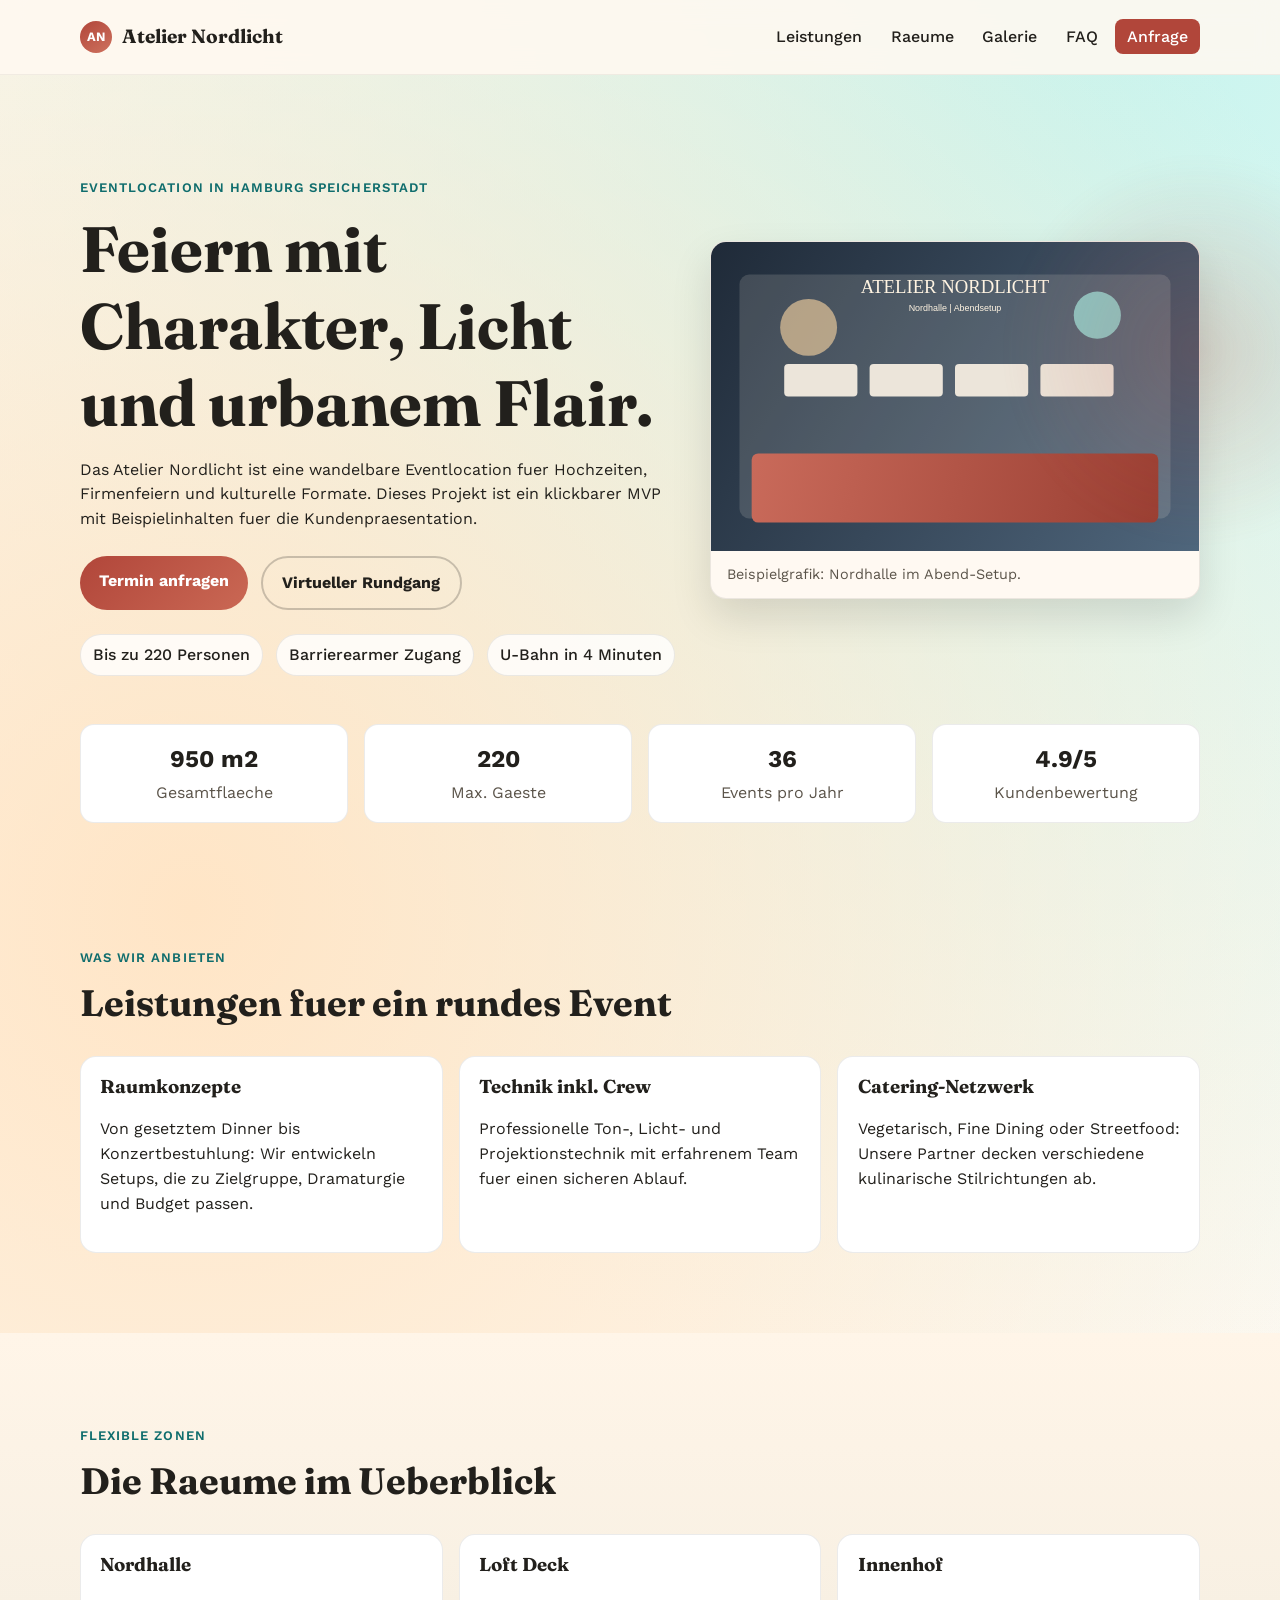
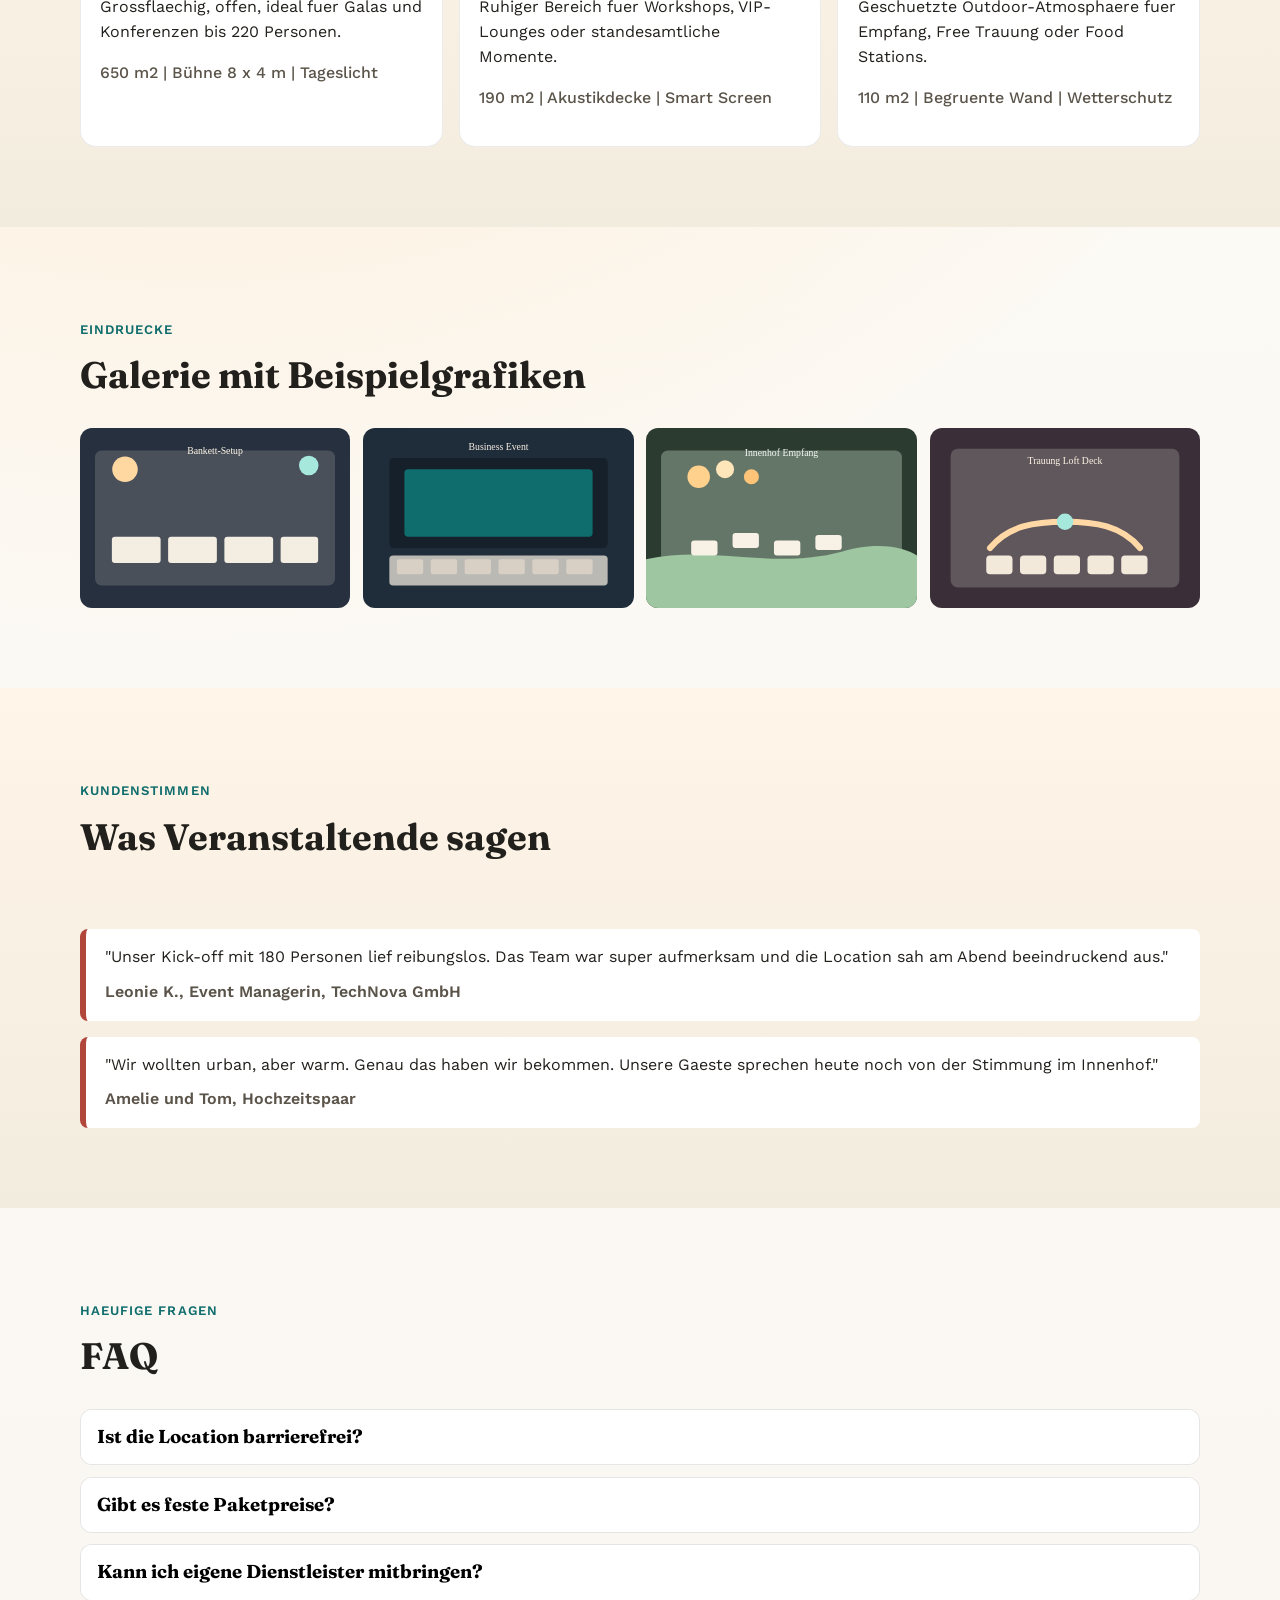
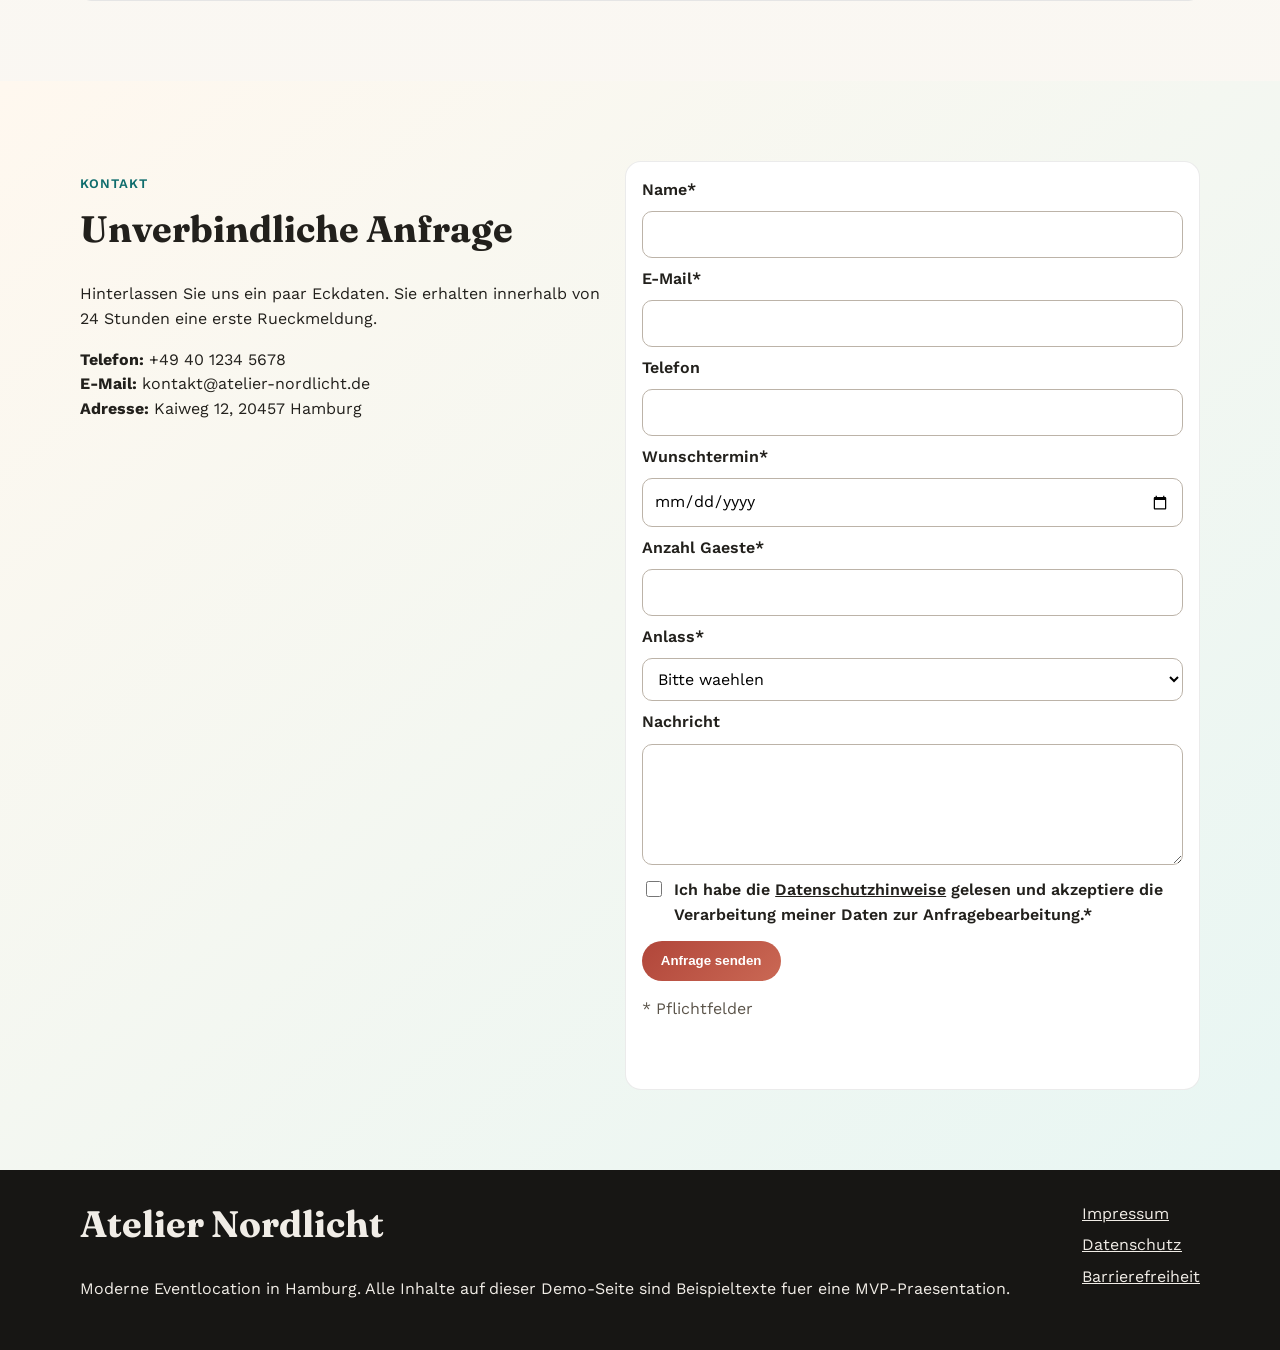
==== index.html @ 55652066 "Initial MVP website" ====
<!DOCTYPE html>
<html lang="de">
  <head>
    <meta charset="UTF-8" />
    <meta name="viewport" content="width=device-width, initial-scale=1.0" />
    <meta
      name="description"
      content="Beispiel-MVP einer modernen Eventlocation-Website mit barrierearmem Design und deutschen Rechtstext-Platzhaltern."
    />
    <title>Atelier Nordlicht | Eventlocation in Hamburg</title>
    <link rel="preconnect" href="https://fonts.googleapis.com" />
    <link rel="preconnect" href="https://fonts.gstatic.com" crossorigin />
    <link
      href="https://fonts.googleapis.com/css2?family=Fraunces:opsz,wght@9..144,600;9..144,700&family=Work+Sans:wght@400;500;600;700&display=swap"
      rel="stylesheet"
    />
    <link rel="stylesheet" href="./styles.css" />
  </head>
  <body>
    <a class="skip-link" href="#inhalt">Zum Inhalt springen</a>

    <header class="site-header" id="top">
      <div class="container header-inner">
        <a href="#top" class="brand" aria-label="Startseite Atelier Nordlicht">
          <span class="brand-mark" aria-hidden="true">AN</span>
          <span class="brand-text">Atelier Nordlicht</span>
        </a>

        <button
          class="menu-toggle"
          type="button"
          aria-expanded="false"
          aria-controls="hauptnavigation"
          aria-label="Navigation einblenden"
        >
          <span></span>
          <span></span>
          <span></span>
        </button>

        <nav id="hauptnavigation" class="main-nav" aria-label="Hauptnavigation">
          <ul>
            <li><a href="#leistungen">Leistungen</a></li>
            <li><a href="#raeume">Raeume</a></li>
            <li><a href="#galerie">Galerie</a></li>
            <li><a href="#faq">FAQ</a></li>
            <li><a href="#anfrage" class="nav-cta">Anfrage</a></li>
          </ul>
        </nav>
      </div>
    </header>

    <main id="inhalt">
      <section class="hero" aria-labelledby="hero-title">
        <div class="hero-backdrop" aria-hidden="true"></div>
        <div class="container hero-grid">
          <div class="hero-copy">
            <p class="eyebrow">Eventlocation in Hamburg Speicherstadt</p>
            <h1 id="hero-title">Feiern mit Charakter, Licht und urbanem Flair.</h1>
            <p>
              Das Atelier Nordlicht ist eine wandelbare Eventlocation fuer Hochzeiten,
              Firmenfeiern und kulturelle Formate. Dieses Projekt ist ein
              klickbarer MVP mit Beispielinhalten fuer die Kundenpraesentation.
            </p>
            <div class="hero-actions">
              <a class="btn btn-primary" href="#anfrage">Termin anfragen</a>
              <a class="btn btn-ghost" href="#virtuell">Virtueller Rundgang</a>
            </div>
            <ul class="highlights" aria-label="Standortvorteile">
              <li>Bis zu 220 Personen</li>
              <li>Barrierearmer Zugang</li>
              <li>U-Bahn in 4 Minuten</li>
            </ul>
          </div>

          <figure class="hero-visual" id="virtuell">
            <img
              src="./assets/images/location-main.svg"
              alt="Illustration der Eventhalle mit Lichtinstallation und gedeckten Tischen"
              loading="lazy"
            />
            <figcaption>Beispielgrafik: Nordhalle im Abend-Setup.</figcaption>
          </figure>
        </div>
      </section>

      <section class="stats" aria-label="Kennzahlen">
        <div class="container stats-grid">
          <article>
            <p class="stat-number">950 m2</p>
            <p class="stat-label">Gesamtflaeche</p>
          </article>
          <article>
            <p class="stat-number">220</p>
            <p class="stat-label">Max. Gaeste</p>
          </article>
          <article>
            <p class="stat-number">36</p>
            <p class="stat-label">Events pro Jahr</p>
          </article>
          <article>
            <p class="stat-number">4.9/5</p>
            <p class="stat-label">Kundenbewertung</p>
          </article>
        </div>
      </section>

      <section id="leistungen" class="section">
        <div class="container">
          <div class="section-head">
            <p class="eyebrow">Was wir anbieten</p>
            <h2>Leistungen fuer ein rundes Event</h2>
          </div>
          <div class="cards-3">
            <article class="feature-card">
              <h3>Raumkonzepte</h3>
              <p>
                Von gesetztem Dinner bis Konzertbestuhlung: Wir entwickeln Setups,
                die zu Zielgruppe, Dramaturgie und Budget passen.
              </p>
            </article>
            <article class="feature-card">
              <h3>Technik inkl. Crew</h3>
              <p>
                Professionelle Ton-, Licht- und Projektionstechnik mit erfahrenem
                Team fuer einen sicheren Ablauf.
              </p>
            </article>
            <article class="feature-card">
              <h3>Catering-Netzwerk</h3>
              <p>
                Vegetarisch, Fine Dining oder Streetfood: Unsere Partner decken
                verschiedene kulinarische Stilrichtungen ab.
              </p>
            </article>
          </div>
        </div>
      </section>

      <section id="raeume" class="section section-contrast">
        <div class="container">
          <div class="section-head">
            <p class="eyebrow">Flexible Zonen</p>
            <h2>Die Raeume im Ueberblick</h2>
          </div>
          <div class="room-grid">
            <article class="room-card">
              <h3>Nordhalle</h3>
              <p>Grossflaechig, offen, ideal fuer Galas und Konferenzen bis 220 Personen.</p>
              <p class="meta">650 m2 | Bühne 8 x 4 m | Tageslicht</p>
            </article>
            <article class="room-card">
              <h3>Loft Deck</h3>
              <p>Ruhiger Bereich fuer Workshops, VIP-Lounges oder standesamtliche Momente.</p>
              <p class="meta">190 m2 | Akustikdecke | Smart Screen</p>
            </article>
            <article class="room-card">
              <h3>Innenhof</h3>
              <p>Geschuetzte Outdoor-Atmosphaere fuer Empfang, Free Trauung oder Food Stations.</p>
              <p class="meta">110 m2 | Begruente Wand | Wetterschutz</p>
            </article>
          </div>
        </div>
      </section>

      <section id="galerie" class="section">
        <div class="container">
          <div class="section-head">
            <p class="eyebrow">Eindruecke</p>
            <h2>Galerie mit Beispielgrafiken</h2>
          </div>

          <div class="gallery-grid" role="list" aria-label="Bildergalerie">
            <button class="gallery-item" type="button" data-image="./assets/images/gallery-1.svg" data-caption="Bankett-Setup mit warmem Licht" role="listitem">
              <img src="./assets/images/gallery-1.svg" alt="Bankett-Setup mit gedeckten Tischen" loading="lazy" />
            </button>
            <button class="gallery-item" type="button" data-image="./assets/images/gallery-2.svg" data-caption="Buehnenbild fuer Business-Event" role="listitem">
              <img src="./assets/images/gallery-2.svg" alt="Buehnenbild mit LED-Wand und Sitzreihen" loading="lazy" />
            </button>
            <button class="gallery-item" type="button" data-image="./assets/images/gallery-3.svg" data-caption="Innenhof fuer sommerlichen Empfang" role="listitem">
              <img src="./assets/images/gallery-3.svg" alt="Innenhof mit Lichterketten und Stehtischen" loading="lazy" />
            </button>
            <button class="gallery-item" type="button" data-image="./assets/images/gallery-4.svg" data-caption="Trauung im Loft Deck" role="listitem">
              <img src="./assets/images/gallery-4.svg" alt="Trauungssetup mit Blumenbogen und Stuhlreihen" loading="lazy" />
            </button>
          </div>
        </div>
      </section>

      <section class="section section-contrast">
        <div class="container testimonials">
          <div class="section-head">
            <p class="eyebrow">Kundenstimmen</p>
            <h2>Was Veranstaltende sagen</h2>
          </div>
          <blockquote>
            "Unser Kick-off mit 180 Personen lief reibungslos. Das Team war super
            aufmerksam und die Location sah am Abend beeindruckend aus."
            <cite>Leonie K., Event Managerin, TechNova GmbH</cite>
          </blockquote>
          <blockquote>
            "Wir wollten urban, aber warm. Genau das haben wir bekommen. Unsere
            Gaeste sprechen heute noch von der Stimmung im Innenhof."
            <cite>Amelie und Tom, Hochzeitspaar</cite>
          </blockquote>
        </div>
      </section>

      <section id="faq" class="section">
        <div class="container">
          <div class="section-head">
            <p class="eyebrow">Haeufige Fragen</p>
            <h2>FAQ</h2>
          </div>
          <div class="faq-list" role="list">
            <article class="faq-item" role="listitem">
              <h3>
                <button type="button" aria-expanded="false">Ist die Location barrierefrei?</button>
              </h3>
              <div class="faq-content">
                <p>
                  Die wichtigsten Bereiche sind stufenlos erreichbar. Ein barrierearmes WC,
                  taktile Leitmarkierungen und reservierbare Stellflaechen sind vorhanden.
                </p>
              </div>
            </article>
            <article class="faq-item" role="listitem">
              <h3>
                <button type="button" aria-expanded="false">Gibt es feste Paketpreise?</button>
              </h3>
              <div class="faq-content">
                <p>
                  Wir kalkulieren modular, damit Leistungen fair und transparent bleiben.
                  Auf Wunsch erhalten Sie drei vergleichbare Angebotsstufen.
                </p>
              </div>
            </article>
            <article class="faq-item" role="listitem">
              <h3>
                <button type="button" aria-expanded="false">Kann ich eigene Dienstleister mitbringen?</button>
              </h3>
              <div class="faq-content">
                <p>
                  Ja. Wir stimmen Fremddienstleister fruehzeitig mit unserem Ablauf- und
                  Sicherheitskonzept ab.
                </p>
              </div>
            </article>
          </div>
        </div>
      </section>

      <section id="anfrage" class="section section-form">
        <div class="container form-layout">
          <div>
            <div class="section-head">
              <p class="eyebrow">Kontakt</p>
              <h2>Unverbindliche Anfrage</h2>
            </div>
            <p>
              Hinterlassen Sie uns ein paar Eckdaten. Sie erhalten innerhalb von
              24 Stunden eine erste Rueckmeldung.
            </p>
            <ul class="contact-list">
              <li><strong>Telefon:</strong> +49 40 1234 5678</li>
              <li><strong>E-Mail:</strong> kontakt@atelier-nordlicht.de</li>
              <li><strong>Adresse:</strong> Kaiweg 12, 20457 Hamburg</li>
            </ul>
          </div>

          <form id="anfrage-form" novalidate>
            <div class="form-grid">
              <label for="name">Name*</label>
              <input id="name" name="name" type="text" required autocomplete="name" />

              <label for="email">E-Mail*</label>
              <input id="email" name="email" type="email" required autocomplete="email" />

              <label for="telefon">Telefon</label>
              <input id="telefon" name="telefon" type="tel" autocomplete="tel" />

              <label for="datum">Wunschtermin*</label>
              <input id="datum" name="datum" type="date" required />

              <label for="gaeste">Anzahl Gaeste*</label>
              <input id="gaeste" name="gaeste" type="number" min="10" max="250" required />

              <label for="anlass">Anlass*</label>
              <select id="anlass" name="anlass" required>
                <option value="">Bitte waehlen</option>
                <option>Hochzeit</option>
                <option>Firmenveranstaltung</option>
                <option>Geburtstag</option>
                <option>Kulturformat</option>
              </select>

              <label for="nachricht">Nachricht</label>
              <textarea id="nachricht" name="nachricht" rows="4"></textarea>

              <label class="checkline" for="consent">
                <input id="consent" name="consent" type="checkbox" required />
                <span>
                  Ich habe die <a href="./datenschutz.html">Datenschutzhinweise</a>
                  gelesen und akzeptiere die Verarbeitung meiner Daten zur Anfragebearbeitung.*
                </span>
              </label>
            </div>

            <button class="btn btn-primary" type="submit">Anfrage senden</button>
            <p class="form-note">* Pflichtfelder</p>
            <p id="form-status" class="form-status" aria-live="polite"></p>
          </form>
        </div>
      </section>
    </main>

    <footer class="site-footer">
      <div class="container footer-grid">
        <div>
          <h2>Atelier Nordlicht</h2>
          <p>
            Moderne Eventlocation in Hamburg. Alle Inhalte auf dieser Demo-Seite
            sind Beispieltexte fuer eine MVP-Praesentation.
          </p>
        </div>

        <nav aria-label="Rechtliche Links">
          <ul>
            <li><a href="./impressum.html">Impressum</a></li>
            <li><a href="./datenschutz.html">Datenschutz</a></li>
            <li><a href="./barrierefreiheit.html">Barrierefreiheit</a></li>
          </ul>
        </nav>
      </div>
    </footer>

    <dialog id="lightbox" aria-label="Galerieansicht">
      <form method="dialog" class="lightbox-close-wrap">
        <button class="lightbox-close" type="submit" aria-label="Ansicht schliessen">Schliessen</button>
      </form>
      <img id="lightbox-image" src="" alt="" />
      <p id="lightbox-caption"></p>
    </dialog>

    <script src="./script.js"></script>
  </body>
</html>
---- styles.css ----
:root {
  --bg: #f8f5f0;
  --surface: #fff9f2;
  --surface-strong: #f2e9dc;
  --text: #22201c;
  --muted: #5b544a;
  --brand: #b1463a;
  --brand-dark: #8e3329;
  --accent: #0f6d6d;
  --focus: #0d8b66;
  --shadow: 0 18px 40px rgb(0 0 0 / 0.12);
  --radius: 16px;
}

* {
  box-sizing: border-box;
}

html,
body {
  margin: 0;
  padding: 0;
}

body {
  font-family: "Work Sans", "Segoe UI", sans-serif;
  color: var(--text);
  line-height: 1.55;
  background:
    radial-gradient(circle at 15% 20%, #ffe5c6 0%, transparent 35%),
    radial-gradient(circle at 85% 0%, #c6f4ee 0%, transparent 30%),
    linear-gradient(180deg, #fffdf8 0%, #f8f5f0 100%);
}

a {
  color: inherit;
}

img {
  max-width: 100%;
  display: block;
}

.container {
  width: min(1120px, 92vw);
  margin: 0 auto;
}

.skip-link {
  position: absolute;
  left: -999px;
  top: 0;
  background: var(--text);
  color: #fff;
  padding: 0.65rem 1rem;
  z-index: 2000;
}

.skip-link:focus {
  left: 1rem;
  top: 1rem;
}

:focus-visible {
  outline: 3px solid var(--focus);
  outline-offset: 3px;
}

.site-header {
  position: sticky;
  top: 0;
  z-index: 1000;
  backdrop-filter: blur(12px);
  background: rgb(255 249 241 / 0.88);
  border-bottom: 1px solid rgb(0 0 0 / 0.05);
}

.header-inner {
  display: flex;
  align-items: center;
  justify-content: space-between;
  min-height: 74px;
}

.brand {
  display: inline-flex;
  align-items: center;
  gap: 0.6rem;
  text-decoration: none;
}

.brand-mark {
  width: 2rem;
  height: 2rem;
  border-radius: 999px;
  display: grid;
  place-items: center;
  color: #fff;
  background: linear-gradient(145deg, var(--brand), #ce725e);
  font-weight: 700;
  font-size: 0.8rem;
}

.brand-text {
  font-family: "Fraunces", "Georgia", serif;
  font-size: 1.2rem;
  font-weight: 700;
}

.main-nav ul {
  list-style: none;
  display: flex;
  gap: 0.3rem;
  margin: 0;
  padding: 0;
  align-items: center;
}

.main-nav a {
  text-decoration: none;
  font-weight: 500;
  color: var(--text);
  padding: 0.5rem 0.75rem;
  border-radius: 8px;
}

.main-nav a:hover {
  background: rgb(0 0 0 / 0.05);
}

.nav-cta {
  background: var(--brand);
  color: #fff !important;
}

.nav-cta:hover {
  background: var(--brand-dark) !important;
}

.menu-toggle {
  display: none;
  border: 0;
  background: none;
  width: 2.6rem;
  height: 2.6rem;
  padding: 0.4rem;
  cursor: pointer;
}

.menu-toggle span {
  display: block;
  height: 2px;
  margin: 5px 0;
  background: var(--text);
}

.hero {
  position: relative;
  padding: clamp(2.5rem, 7vw, 6rem) 0 3rem;
  overflow: hidden;
}

.hero-backdrop {
  position: absolute;
  inset: 10% -10% auto auto;
  width: 420px;
  height: 420px;
  border-radius: 50%;
  background: radial-gradient(circle, rgb(177 70 58 / 0.2) 0%, rgb(177 70 58 / 0) 66%);
  filter: blur(4px);
  animation: drift 9s ease-in-out infinite;
}

@keyframes drift {
  0%,
  100% {
    transform: translateY(0);
  }

  50% {
    transform: translateY(15px);
  }
}

.hero-grid {
  display: grid;
  gap: 2rem;
  align-items: center;
  grid-template-columns: 1.1fr 0.9fr;
}

.eyebrow {
  text-transform: uppercase;
  letter-spacing: 0.08em;
  color: var(--accent);
  font-weight: 600;
  font-size: 0.82rem;
}

h1,
h2,
h3 {
  font-family: "Fraunces", "Georgia", serif;
  line-height: 1.2;
  margin-top: 0;
}

h1 {
  font-size: clamp(2rem, 6vw, 4rem);
  margin-bottom: 1rem;
}

h2 {
  font-size: clamp(1.5rem, 3vw, 2.3rem);
}

.hero-actions {
  margin: 1.5rem 0;
  display: flex;
  flex-wrap: wrap;
  gap: 0.8rem;
}

.btn {
  display: inline-block;
  border: 0;
  text-decoration: none;
  border-radius: 999px;
  padding: 0.8rem 1.2rem;
  font-weight: 700;
  cursor: pointer;
}

.btn-primary {
  background: linear-gradient(135deg, var(--brand), #ca6854);
  color: #fff;
}

.btn-primary:hover {
  background: linear-gradient(135deg, var(--brand-dark), #b84e40);
}

.btn-ghost {
  border: 2px solid rgb(0 0 0 / 0.2);
  color: var(--text);
}

.highlights {
  list-style: none;
  display: flex;
  flex-wrap: wrap;
  gap: 0.8rem;
  padding: 0;
  margin: 1rem 0 0;
}

.highlights li {
  background: rgb(255 255 255 / 0.8);
  border: 1px solid rgb(0 0 0 / 0.08);
  padding: 0.45rem 0.75rem;
  border-radius: 999px;
  font-weight: 500;
}

.hero-visual {
  margin: 0;
  background: var(--surface);
  border: 1px solid rgb(0 0 0 / 0.08);
  border-radius: var(--radius);
  box-shadow: var(--shadow);
  overflow: hidden;
}

.hero-visual figcaption {
  padding: 0.75rem 1rem;
  color: var(--muted);
  font-size: 0.9rem;
}

.stats {
  padding-bottom: 2rem;
}

.stats-grid {
  display: grid;
  grid-template-columns: repeat(4, minmax(0, 1fr));
  gap: 1rem;
}

.stats-grid article {
  background: #fff;
  border: 1px solid rgb(0 0 0 / 0.08);
  border-radius: 14px;
  padding: 1rem;
  text-align: center;
}

.stat-number {
  font-weight: 700;
  font-size: 1.5rem;
  margin: 0;
}

.stat-label {
  margin: 0.2rem 0 0;
  color: var(--muted);
}

.section {
  padding: clamp(2.5rem, 7vw, 5rem) 0;
}

.section-contrast {
  background: linear-gradient(180deg, #fff5e8, #f2ecdf);
}

.section-head {
  margin-bottom: 1.5rem;
}

.cards-3,
.room-grid {
  display: grid;
  grid-template-columns: repeat(3, minmax(0, 1fr));
  gap: 1rem;
}

.feature-card,
.room-card {
  background: #fff;
  border: 1px solid rgb(0 0 0 / 0.08);
  border-radius: var(--radius);
  padding: 1.2rem;
}

.room-card .meta {
  color: var(--muted);
  font-weight: 500;
}

.gallery-grid {
  display: grid;
  grid-template-columns: repeat(4, minmax(0, 1fr));
  gap: 0.8rem;
}

.gallery-item {
  border: 0;
  padding: 0;
  background: none;
  border-radius: 12px;
  overflow: hidden;
  cursor: pointer;
  min-height: 120px;
}

.gallery-item img {
  width: 100%;
  height: 100%;
  object-fit: cover;
  transition: transform 0.3s ease;
}

.gallery-item:hover img {
  transform: scale(1.04);
}

.testimonials {
  display: grid;
  gap: 1rem;
}

.testimonials blockquote {
  margin: 0;
  background: #fff;
  border-left: 6px solid var(--brand);
  border-radius: 8px;
  padding: 1rem 1rem 1rem 1.2rem;
}

.testimonials cite {
  display: block;
  margin-top: 0.6rem;
  color: var(--muted);
  font-style: normal;
  font-weight: 600;
}

.faq-list {
  display: grid;
  gap: 0.7rem;
}

.faq-item {
  background: #fff;
  border-radius: 12px;
  border: 1px solid rgb(0 0 0 / 0.1);
  overflow: hidden;
}

.faq-item h3 {
  margin: 0;
}

.faq-item button {
  width: 100%;
  text-align: left;
  border: 0;
  background: #fff;
  padding: 1rem;
  font: inherit;
  font-weight: 700;
  cursor: pointer;
}

.faq-content {
  padding: 0 1rem;
  max-height: 0;
  overflow: hidden;
  transition: max-height 0.3s ease, padding 0.3s ease;
}

.faq-item.open .faq-content {
  max-height: 180px;
  padding: 0 1rem 1rem;
}

.section-form {
  background: linear-gradient(140deg, #fff8ef 0%, #e8f6f3 100%);
}

.form-layout {
  display: grid;
  grid-template-columns: 0.95fr 1.05fr;
  gap: 1.5rem;
}

#anfrage-form {
  background: #fff;
  border: 1px solid rgb(0 0 0 / 0.08);
  border-radius: 16px;
  padding: 1rem;
}

.form-grid {
  display: grid;
  gap: 0.55rem;
}

label {
  font-weight: 600;
}

input,
select,
textarea {
  width: 100%;
  font: inherit;
  border: 1px solid #bcb3a8;
  border-radius: 10px;
  padding: 0.62rem 0.72rem;
  background: #fff;
}

.checkline {
  display: grid;
  grid-template-columns: auto 1fr;
  gap: 0.6rem;
  align-items: start;
  margin: 0.3rem 0 0.8rem;
}

.checkline input {
  width: 1rem;
  height: 1rem;
  margin-top: 0.2rem;
}

.form-note {
  color: var(--muted);
  margin-bottom: 0;
}

.form-status {
  font-weight: 600;
  min-height: 1.2rem;
}

.form-status.error {
  color: #8f1f1f;
}

.form-status.success {
  color: #165a43;
}

.contact-list {
  list-style: none;
  padding: 0;
}

.site-footer {
  background: #171614;
  color: #f1ede7;
  padding: 2rem 0;
}

.footer-grid {
  display: grid;
  grid-template-columns: 1fr auto;
  gap: 2rem;
}

.site-footer ul {
  list-style: none;
  padding: 0;
  margin: 0;
  display: grid;
  gap: 0.4rem;
}

.site-footer a {
  color: #f1ede7;
}

dialog {
  border: 0;
  border-radius: 16px;
  width: min(95vw, 900px);
  padding: 0;
}

dialog::backdrop {
  background: rgb(0 0 0 / 0.72);
}

#lightbox-image {
  width: 100%;
  max-height: 75vh;
  object-fit: contain;
  background: #111;
}

#lightbox-caption {
  margin: 0;
  padding: 0.8rem 1rem 1rem;
}

.lightbox-close-wrap {
  text-align: right;
  padding: 0.6rem;
}

.lightbox-close {
  border: 0;
  background: var(--text);
  color: #fff;
  border-radius: 999px;
  padding: 0.45rem 0.8rem;
  cursor: pointer;
}

@media (max-width: 980px) {
  .hero-grid,
  .form-layout,
  .cards-3,
  .room-grid {
    grid-template-columns: 1fr;
  }

  .gallery-grid {
    grid-template-columns: repeat(2, minmax(0, 1fr));
  }

  .stats-grid {
    grid-template-columns: repeat(2, minmax(0, 1fr));
  }
}

@media (max-width: 760px) {
  .menu-toggle {
    display: block;
  }

  .main-nav {
    position: absolute;
    top: 74px;
    left: 0;
    right: 0;
    background: #fff7ee;
    border-bottom: 1px solid rgb(0 0 0 / 0.1);
    transform: translateY(-120%);
    transition: transform 0.25s ease;
  }

  .main-nav ul {
    flex-direction: column;
    align-items: stretch;
    padding: 0.7rem;
  }

  .main-nav.open {
    transform: translateY(0);
  }

  .footer-grid {
    grid-template-columns: 1fr;
  }
}

@media (prefers-reduced-motion: reduce) {
  *,
  *::before,
  *::after {
    animation: none !important;
    transition: none !important;
    scroll-behavior: auto !important;
  }
}
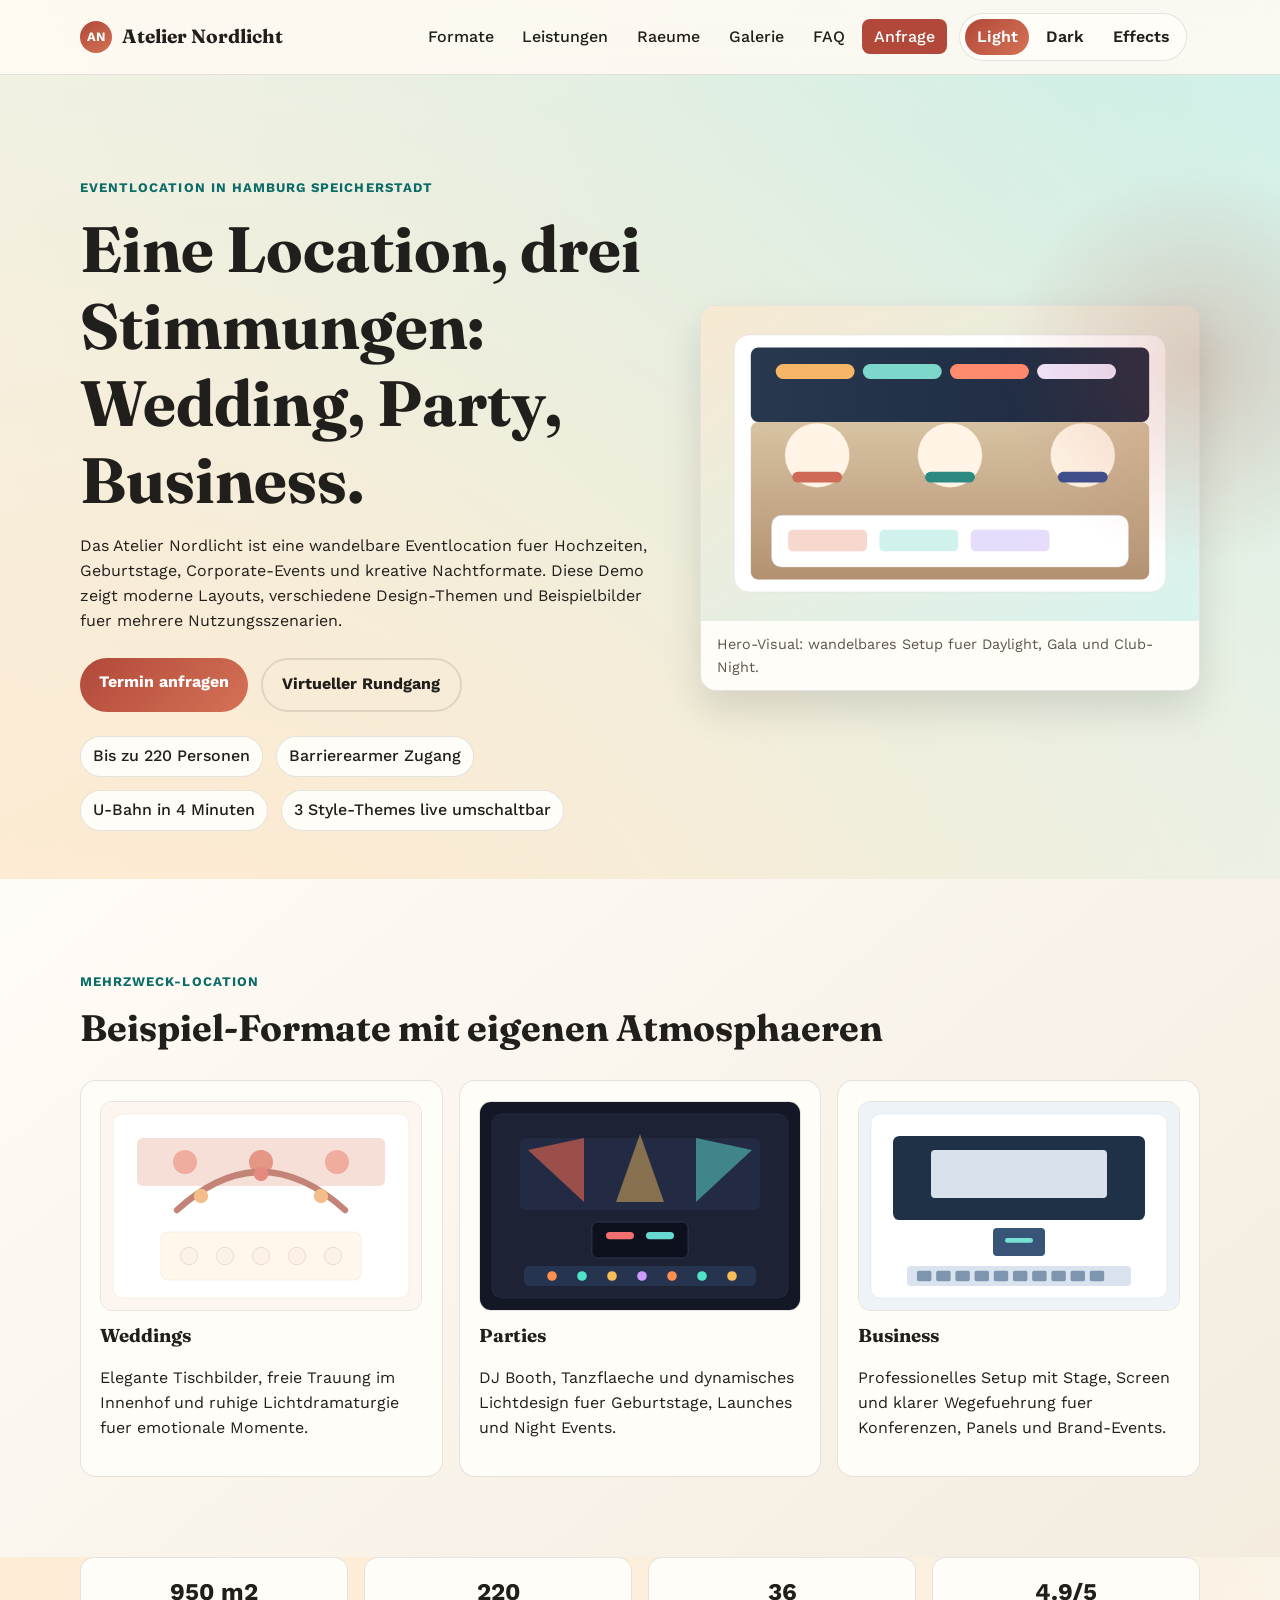
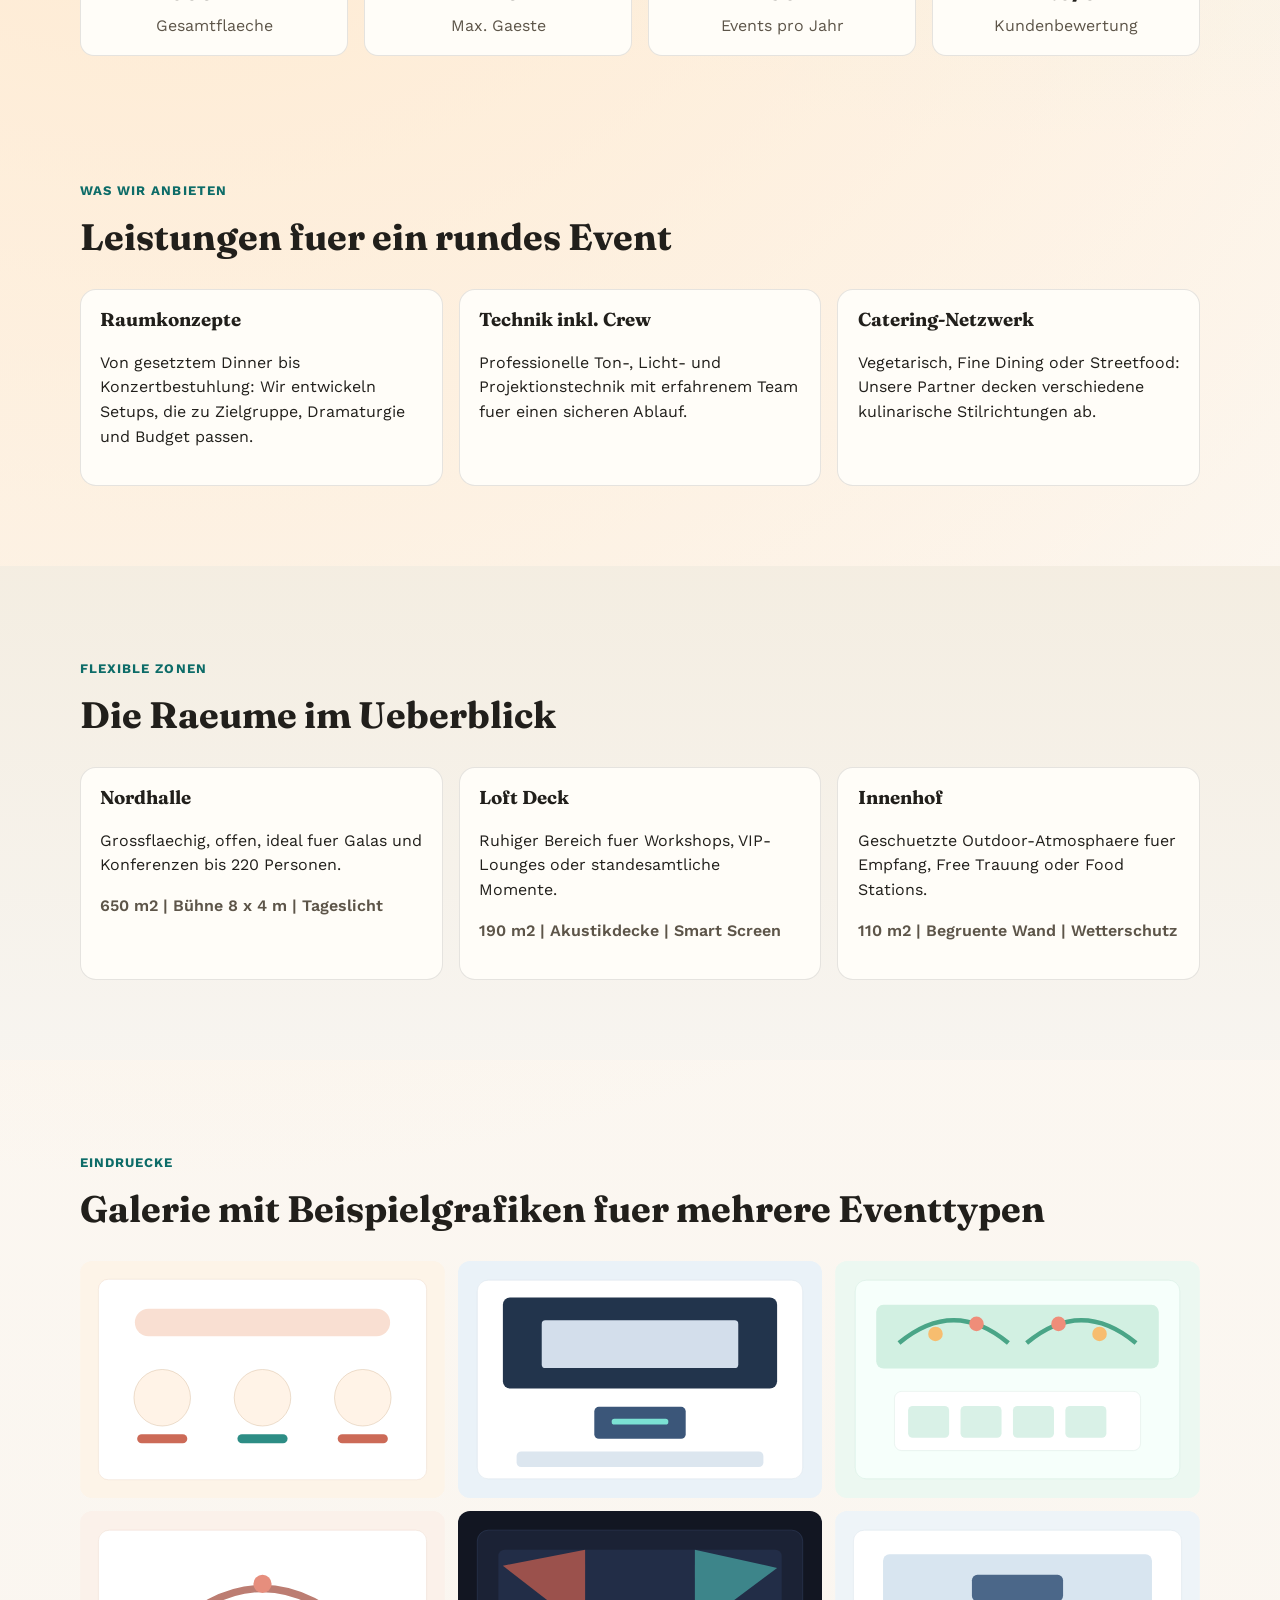
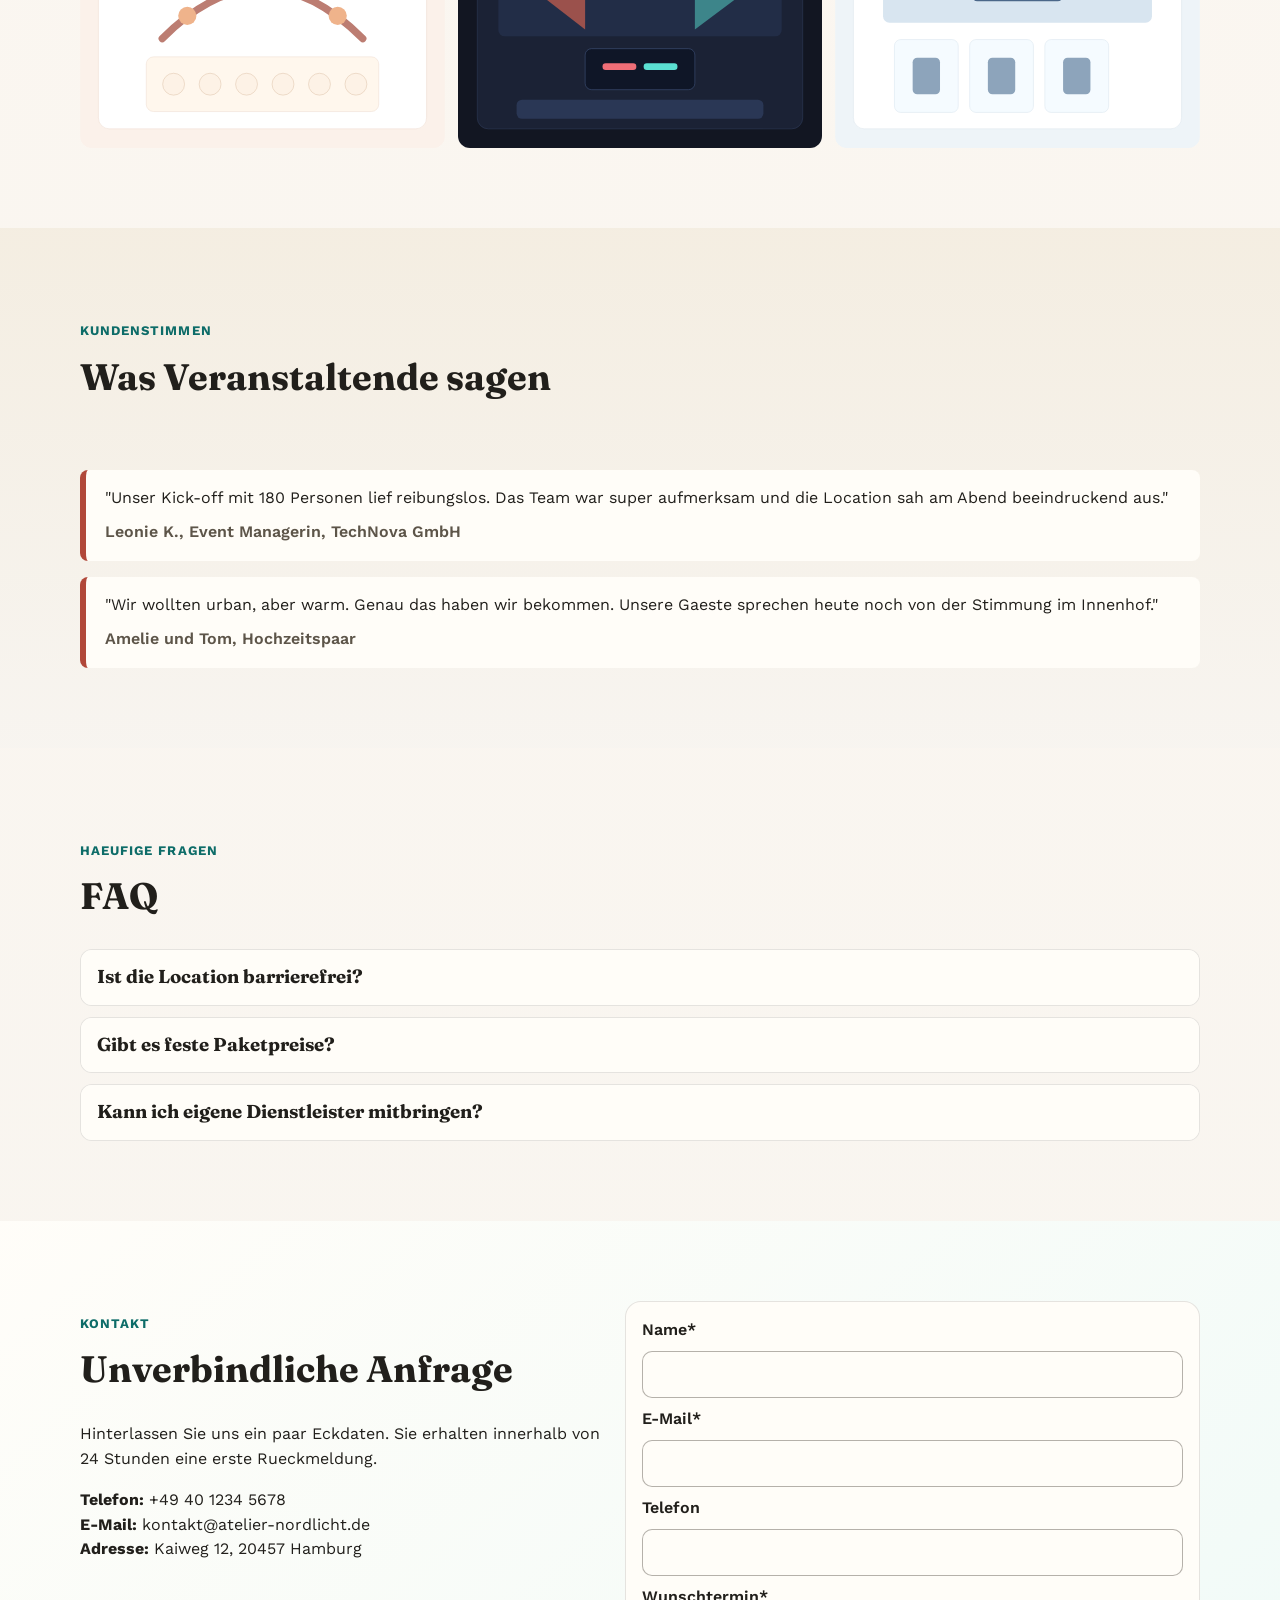
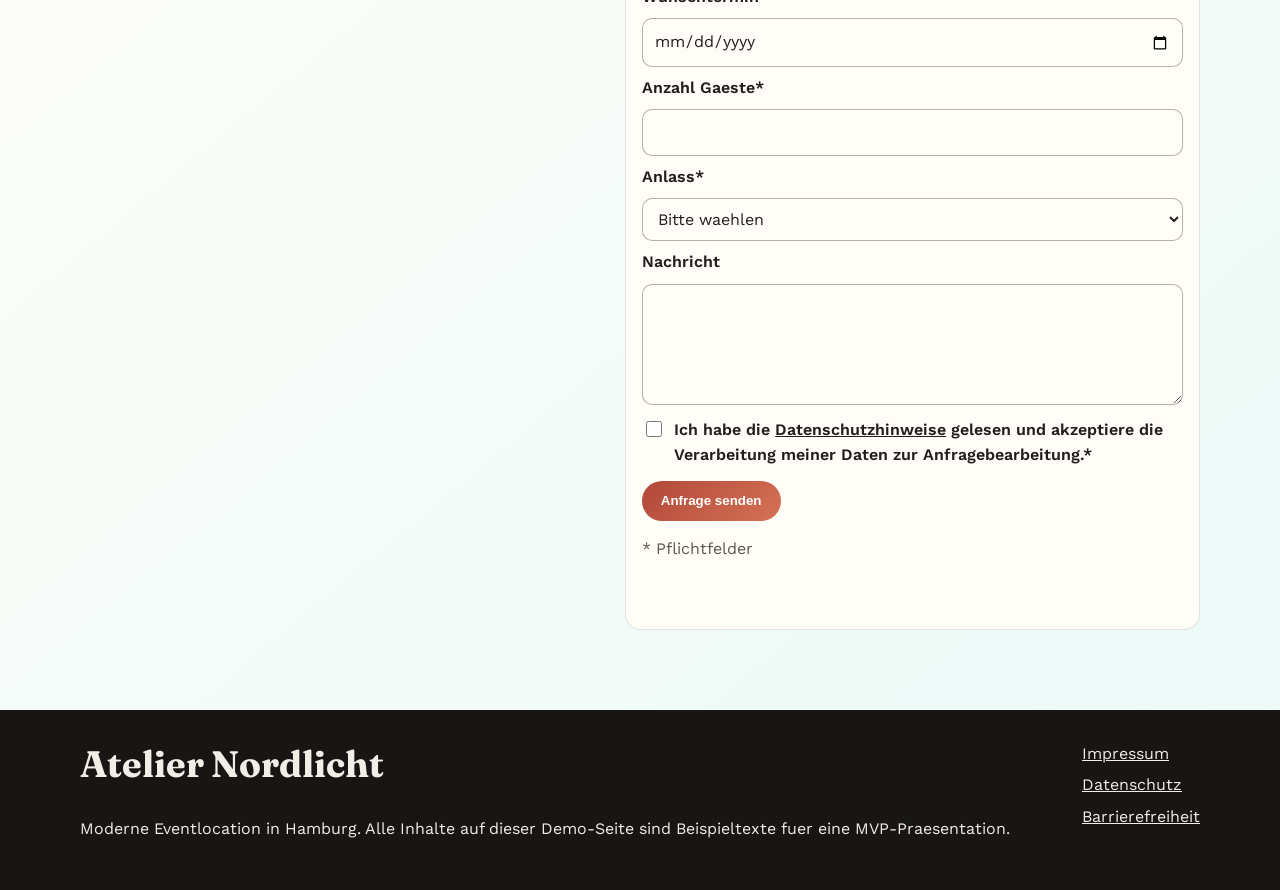
==== commit c6bf50ae: "Add modern multi-theme event location redesign" ====
--- a/index.html
+++ b/index.html
@@ -7,7 +7,7 @@
       name="description"
       content="Beispiel-MVP einer modernen Eventlocation-Website mit barrierearmem Design und deutschen Rechtstext-Platzhaltern."
     />
-    <title>Atelier Nordlicht | Eventlocation in Hamburg</title>
+    <title>Atelier Nordlicht | Weddings, Parties und Business Events</title>
     <link rel="preconnect" href="https://fonts.googleapis.com" />
     <link rel="preconnect" href="https://fonts.gstatic.com" crossorigin />
     <link
@@ -40,6 +40,7 @@
 
         <nav id="hauptnavigation" class="main-nav" aria-label="Hauptnavigation">
           <ul>
+            <li><a href="#formate">Formate</a></li>
             <li><a href="#leistungen">Leistungen</a></li>
             <li><a href="#raeume">Raeume</a></li>
             <li><a href="#galerie">Galerie</a></li>
@@ -47,6 +48,18 @@
             <li><a href="#anfrage" class="nav-cta">Anfrage</a></li>
           </ul>
         </nav>
+
+        <div class="theme-switcher" role="group" aria-label="Design-Thema">
+          <button class="theme-btn is-active" type="button" data-theme-value="light" aria-pressed="true">
+            Light
+          </button>
+          <button class="theme-btn" type="button" data-theme-value="dark" aria-pressed="false">
+            Dark
+          </button>
+          <button class="theme-btn" type="button" data-theme-value="effects" aria-pressed="false">
+            Effects
+          </button>
+        </div>
       </div>
     </header>
 
@@ -56,11 +69,12 @@
         <div class="container hero-grid">
           <div class="hero-copy">
             <p class="eyebrow">Eventlocation in Hamburg Speicherstadt</p>
-            <h1 id="hero-title">Feiern mit Charakter, Licht und urbanem Flair.</h1>
+            <h1 id="hero-title">Eine Location, drei Stimmungen: Wedding, Party, Business.</h1>
             <p>
               Das Atelier Nordlicht ist eine wandelbare Eventlocation fuer Hochzeiten,
-              Firmenfeiern und kulturelle Formate. Dieses Projekt ist ein
-              klickbarer MVP mit Beispielinhalten fuer die Kundenpraesentation.
+              Geburtstage, Corporate-Events und kreative Nachtformate. Diese Demo
+              zeigt moderne Layouts, verschiedene Design-Themen und Beispielbilder
+              fuer mehrere Nutzungsszenarien.
             </p>
             <div class="hero-actions">
               <a class="btn btn-primary" href="#anfrage">Termin anfragen</a>
@@ -70,17 +84,53 @@
               <li>Bis zu 220 Personen</li>
               <li>Barrierearmer Zugang</li>
               <li>U-Bahn in 4 Minuten</li>
+              <li>3 Style-Themes live umschaltbar</li>
             </ul>
           </div>
 
           <figure class="hero-visual" id="virtuell">
             <img
               src="./assets/images/location-main.svg"
-              alt="Illustration der Eventhalle mit Lichtinstallation und gedeckten Tischen"
+              alt="Moderne Eventhalle mit wandelbarer Lichtstimmung fuer verschiedene Veranstaltungsarten"
               loading="lazy"
             />
-            <figcaption>Beispielgrafik: Nordhalle im Abend-Setup.</figcaption>
+            <figcaption>Hero-Visual: wandelbares Setup fuer Daylight, Gala und Club-Night.</figcaption>
           </figure>
+        </div>
+      </section>
+
+      <section id="formate" class="section section-showcase" aria-labelledby="formate-title">
+        <div class="container">
+          <div class="section-head">
+            <p class="eyebrow">Mehrzweck-Location</p>
+            <h2 id="formate-title">Beispiel-Formate mit eigenen Atmosphaeren</h2>
+          </div>
+          <div class="cards-3 purpose-grid">
+            <article class="feature-card purpose-card">
+              <img src="./assets/images/format-wedding.svg" alt="Wedding Dinner mit Blumen und Kerzenlicht" loading="lazy" />
+              <h3>Weddings</h3>
+              <p>
+                Elegante Tischbilder, freie Trauung im Innenhof und ruhige Lichtdramaturgie
+                fuer emotionale Momente.
+              </p>
+            </article>
+            <article class="feature-card purpose-card">
+              <img src="./assets/images/format-party.svg" alt="Party-Setup mit DJ Booth und bewegtem Licht" loading="lazy" />
+              <h3>Parties</h3>
+              <p>
+                DJ Booth, Tanzflaeche und dynamisches Lichtdesign fuer Geburtstage,
+                Launches und Night Events.
+              </p>
+            </article>
+            <article class="feature-card purpose-card">
+              <img src="./assets/images/format-business.svg" alt="Business Event mit Buehne, LED Screen und Bestuhlung" loading="lazy" />
+              <h3>Business</h3>
+              <p>
+                Professionelles Setup mit Stage, Screen und klarer Wegefuehrung
+                fuer Konferenzen, Panels und Brand-Events.
+              </p>
+            </article>
+          </div>
         </div>
       </section>
 
@@ -167,7 +217,7 @@
         <div class="container">
           <div class="section-head">
             <p class="eyebrow">Eindruecke</p>
-            <h2>Galerie mit Beispielgrafiken</h2>
+            <h2>Galerie mit Beispielgrafiken fuer mehrere Eventtypen</h2>
           </div>
 
           <div class="gallery-grid" role="list" aria-label="Bildergalerie">
@@ -182,6 +232,12 @@
             </button>
             <button class="gallery-item" type="button" data-image="./assets/images/gallery-4.svg" data-caption="Trauung im Loft Deck" role="listitem">
               <img src="./assets/images/gallery-4.svg" alt="Trauungssetup mit Blumenbogen und Stuhlreihen" loading="lazy" />
+            </button>
+            <button class="gallery-item" type="button" data-image="./assets/images/gallery-5.svg" data-caption="Geburtstags-Party mit DJ und Tanzflaeche" role="listitem">
+              <img src="./assets/images/gallery-5.svg" alt="Partyraum mit DJ Pult, Lichtakzenten und Tanzflaeche" loading="lazy" />
+            </button>
+            <button class="gallery-item" type="button" data-image="./assets/images/gallery-6.svg" data-caption="Networking-Empfang fuer Business-Events" role="listitem">
+              <img src="./assets/images/gallery-6.svg" alt="Empfangsbereich mit hohen Tischen fuer Networking" loading="lazy" />
             </button>
           </div>
         </div>
--- a/styles.css
+++ b/styles.css
@@ -1,15 +1,64 @@
 :root {
-  --bg: #f8f5f0;
-  --surface: #fff9f2;
-  --surface-strong: #f2e9dc;
-  --text: #22201c;
-  --muted: #5b544a;
-  --brand: #b1463a;
-  --brand-dark: #8e3329;
-  --accent: #0f6d6d;
-  --focus: #0d8b66;
+  --font-head: "Fraunces", "Georgia", serif;
+  --font-body: "Work Sans", "Segoe UI", sans-serif;
+  --bg: #f7f4ef;
+  --bg-secondary: #fff9f2;
+  --surface: #fffdf8;
+  --surface-strong: #f3ecdf;
+  --text: #211f1b;
+  --muted: #5d5549;
+  --brand: #b1483a;
+  --brand-2: #d57255;
+  --accent: #0d6c68;
+  --focus: #198f6c;
+  --line: rgb(0 0 0 / 0.1);
   --shadow: 0 18px 40px rgb(0 0 0 / 0.12);
+  --header-bg: rgb(255 250 243 / 0.88);
+  --hero-a: #ffe8cc;
+  --hero-b: #c8f0ea;
+  --footer-bg: #171614;
+  --footer-text: #f1ede7;
   --radius: 16px;
+}
+
+html[data-theme="dark"] {
+  --bg: #0d1117;
+  --bg-secondary: #111a24;
+  --surface: #141f2d;
+  --surface-strong: #1b2a3b;
+  --text: #edf3fb;
+  --muted: #9db0c8;
+  --brand: #ff8a5c;
+  --brand-2: #ffb17d;
+  --accent: #67e0d2;
+  --focus: #89f7e7;
+  --line: rgb(255 255 255 / 0.14);
+  --shadow: 0 18px 48px rgb(0 0 0 / 0.4);
+  --header-bg: rgb(10 16 24 / 0.82);
+  --hero-a: #23334f;
+  --hero-b: #143742;
+  --footer-bg: #090e15;
+  --footer-text: #dbe9ff;
+}
+
+html[data-theme="effects"] {
+  --bg: #fcf8ef;
+  --bg-secondary: #f5fff8;
+  --surface: #fff;
+  --surface-strong: #e9f7ec;
+  --text: #1f1b24;
+  --muted: #5d5569;
+  --brand: #db4e3e;
+  --brand-2: #ff8f4f;
+  --accent: #01796f;
+  --focus: #04ab7f;
+  --line: rgb(17 20 31 / 0.12);
+  --shadow: 0 22px 50px rgb(34 24 62 / 0.2);
+  --header-bg: rgb(255 255 255 / 0.78);
+  --hero-a: #ffd9b6;
+  --hero-b: #c7f3df;
+  --footer-bg: #191427;
+  --footer-text: #e9e5f8;
 }
 
 * {
@@ -23,13 +72,65 @@
 }
 
 body {
-  font-family: "Work Sans", "Segoe UI", sans-serif;
+  font-family: var(--font-body);
   color: var(--text);
   line-height: 1.55;
   background:
-    radial-gradient(circle at 15% 20%, #ffe5c6 0%, transparent 35%),
-    radial-gradient(circle at 85% 0%, #c6f4ee 0%, transparent 30%),
-    linear-gradient(180deg, #fffdf8 0%, #f8f5f0 100%);
+    radial-gradient(circle at 13% 20%, var(--hero-a) 0%, transparent 35%),
+    radial-gradient(circle at 85% 0%, var(--hero-b) 0%, transparent 30%),
+    linear-gradient(180deg, var(--bg-secondary) 0%, var(--bg) 100%);
+  transition: background 0.45s ease, color 0.35s ease;
+}
+
+html[data-theme="effects"] body::before,
+html[data-theme="effects"] body::after {
+  content: "";
+  position: fixed;
+  inset: -30vmax;
+  pointer-events: none;
+  z-index: -1;
+}
+
+html[data-theme="effects"] body::before {
+  background:
+    radial-gradient(circle at 20% 25%, rgb(255 140 75 / 0.22), transparent 30%),
+    radial-gradient(circle at 80% 10%, rgb(0 121 111 / 0.2), transparent 33%),
+    radial-gradient(circle at 60% 70%, rgb(219 78 62 / 0.18), transparent 35%);
+  animation: glowFloat 14s linear infinite;
+}
+
+html[data-theme="effects"] body::after {
+  background: repeating-conic-gradient(
+    from 0deg,
+    rgb(255 255 255 / 0.04) 0deg 8deg,
+    transparent 8deg 20deg
+  );
+  mix-blend-mode: multiply;
+  animation: spinSlow 36s linear infinite;
+}
+
+@keyframes glowFloat {
+  0% {
+    transform: translate3d(0, 0, 0);
+  }
+
+  50% {
+    transform: translate3d(4%, -3%, 0);
+  }
+
+  100% {
+    transform: translate3d(0, 0, 0);
+  }
+}
+
+@keyframes spinSlow {
+  from {
+    transform: rotate(0deg);
+  }
+
+  to {
+    transform: rotate(360deg);
+  }
 }
 
 a {
@@ -71,14 +172,15 @@
   top: 0;
   z-index: 1000;
   backdrop-filter: blur(12px);
-  background: rgb(255 249 241 / 0.88);
-  border-bottom: 1px solid rgb(0 0 0 / 0.05);
+  background: var(--header-bg);
+  border-bottom: 1px solid var(--line);
 }
 
 .header-inner {
-  display: flex;
+  display: grid;
   align-items: center;
-  justify-content: space-between;
+  grid-template-columns: auto 1fr auto auto;
+  gap: 0.8rem;
   min-height: 74px;
 }
 
@@ -96,15 +198,19 @@
   display: grid;
   place-items: center;
   color: #fff;
-  background: linear-gradient(145deg, var(--brand), #ce725e);
+  background: linear-gradient(145deg, var(--brand), var(--brand-2));
   font-weight: 700;
   font-size: 0.8rem;
 }
 
 .brand-text {
-  font-family: "Fraunces", "Georgia", serif;
+  font-family: var(--font-head);
   font-size: 1.2rem;
   font-weight: 700;
+}
+
+.main-nav {
+  justify-self: end;
 }
 
 .main-nav ul {
@@ -125,7 +231,11 @@
 }
 
 .main-nav a:hover {
-  background: rgb(0 0 0 / 0.05);
+  background: rgb(0 0 0 / 0.06);
+}
+
+html[data-theme="dark"] .main-nav a:hover {
+  background: rgb(255 255 255 / 0.1);
 }
 
 .nav-cta {
@@ -134,7 +244,41 @@
 }
 
 .nav-cta:hover {
-  background: var(--brand-dark) !important;
+  background: var(--brand-2) !important;
+}
+
+.theme-switcher {
+  display: inline-flex;
+  align-items: center;
+  gap: 0.35rem;
+  padding: 0.3rem;
+  border: 1px solid var(--line);
+  background: var(--surface);
+  border-radius: 999px;
+}
+
+.theme-btn {
+  border: 0;
+  border-radius: 999px;
+  padding: 0.38rem 0.72rem;
+  font: inherit;
+  font-weight: 600;
+  color: var(--text);
+  background: transparent;
+  cursor: pointer;
+}
+
+.theme-btn:hover {
+  background: rgb(0 0 0 / 0.08);
+}
+
+html[data-theme="dark"] .theme-btn:hover {
+  background: rgb(255 255 255 / 0.16);
+}
+
+.theme-btn.is-active {
+  color: #fff;
+  background: linear-gradient(135deg, var(--brand), var(--brand-2));
 }
 
 .menu-toggle {
@@ -166,7 +310,7 @@
   width: 420px;
   height: 420px;
   border-radius: 50%;
-  background: radial-gradient(circle, rgb(177 70 58 / 0.2) 0%, rgb(177 70 58 / 0) 66%);
+  background: radial-gradient(circle, color-mix(in srgb, var(--brand), transparent 78%) 0%, transparent 66%);
   filter: blur(4px);
   animation: drift 9s ease-in-out infinite;
 }
@@ -186,21 +330,21 @@
   display: grid;
   gap: 2rem;
   align-items: center;
-  grid-template-columns: 1.1fr 0.9fr;
+  grid-template-columns: 1.08fr 0.92fr;
 }
 
 .eyebrow {
   text-transform: uppercase;
   letter-spacing: 0.08em;
   color: var(--accent);
-  font-weight: 600;
+  font-weight: 700;
   font-size: 0.82rem;
 }
 
 h1,
 h2,
 h3 {
-  font-family: "Fraunces", "Georgia", serif;
+  font-family: var(--font-head);
   line-height: 1.2;
   margin-top: 0;
 }
@@ -232,16 +376,16 @@
 }
 
 .btn-primary {
-  background: linear-gradient(135deg, var(--brand), #ca6854);
+  background: linear-gradient(135deg, var(--brand), var(--brand-2));
   color: #fff;
 }
 
 .btn-primary:hover {
-  background: linear-gradient(135deg, var(--brand-dark), #b84e40);
+  filter: brightness(0.95);
 }
 
 .btn-ghost {
-  border: 2px solid rgb(0 0 0 / 0.2);
+  border: 2px solid var(--line);
   color: var(--text);
 }
 
@@ -255,8 +399,8 @@
 }
 
 .highlights li {
-  background: rgb(255 255 255 / 0.8);
-  border: 1px solid rgb(0 0 0 / 0.08);
+  background: color-mix(in srgb, var(--surface), transparent 4%);
+  border: 1px solid var(--line);
   padding: 0.45rem 0.75rem;
   border-radius: 999px;
   font-weight: 500;
@@ -265,7 +409,7 @@
 .hero-visual {
   margin: 0;
   background: var(--surface);
-  border: 1px solid rgb(0 0 0 / 0.08);
+  border: 1px solid var(--line);
   border-radius: var(--radius);
   box-shadow: var(--shadow);
   overflow: hidden;
@@ -288,8 +432,8 @@
 }
 
 .stats-grid article {
-  background: #fff;
-  border: 1px solid rgb(0 0 0 / 0.08);
+  background: var(--surface);
+  border: 1px solid var(--line);
   border-radius: 14px;
   padding: 1rem;
   text-align: center;
@@ -310,8 +454,12 @@
   padding: clamp(2.5rem, 7vw, 5rem) 0;
 }
 
+.section-showcase {
+  background: linear-gradient(140deg, color-mix(in srgb, var(--bg-secondary), #fff 35%), var(--surface-strong));
+}
+
 .section-contrast {
-  background: linear-gradient(180deg, #fff5e8, #f2ecdf);
+  background: linear-gradient(180deg, color-mix(in srgb, var(--surface-strong), #fff 8%), color-mix(in srgb, var(--bg), #fff 5%));
 }
 
 .section-head {
@@ -327,20 +475,31 @@
 
 .feature-card,
 .room-card {
-  background: #fff;
-  border: 1px solid rgb(0 0 0 / 0.08);
+  background: var(--surface);
+  border: 1px solid var(--line);
   border-radius: var(--radius);
   padding: 1.2rem;
 }
 
+.purpose-card {
+  overflow: hidden;
+}
+
+.purpose-card img {
+  width: 100%;
+  border-radius: 12px;
+  margin-bottom: 0.9rem;
+  border: 1px solid var(--line);
+}
+
 .room-card .meta {
   color: var(--muted);
-  font-weight: 500;
+  font-weight: 600;
 }
 
 .gallery-grid {
   display: grid;
-  grid-template-columns: repeat(4, minmax(0, 1fr));
+  grid-template-columns: repeat(3, minmax(0, 1fr));
   gap: 0.8rem;
 }
 
@@ -372,7 +531,7 @@
 
 .testimonials blockquote {
   margin: 0;
-  background: #fff;
+  background: var(--surface);
   border-left: 6px solid var(--brand);
   border-radius: 8px;
   padding: 1rem 1rem 1rem 1.2rem;
@@ -392,9 +551,9 @@
 }
 
 .faq-item {
-  background: #fff;
+  background: var(--surface);
   border-radius: 12px;
-  border: 1px solid rgb(0 0 0 / 0.1);
+  border: 1px solid var(--line);
   overflow: hidden;
 }
 
@@ -406,7 +565,8 @@
   width: 100%;
   text-align: left;
   border: 0;
-  background: #fff;
+  background: var(--surface);
+  color: var(--text);
   padding: 1rem;
   font: inherit;
   font-weight: 700;
@@ -426,7 +586,7 @@
 }
 
 .section-form {
-  background: linear-gradient(140deg, #fff8ef 0%, #e8f6f3 100%);
+  background: linear-gradient(140deg, color-mix(in srgb, var(--surface), #fff 8%) 0%, color-mix(in srgb, var(--hero-b), #fff 65%) 100%);
 }
 
 .form-layout {
@@ -436,8 +596,8 @@
 }
 
 #anfrage-form {
-  background: #fff;
-  border: 1px solid rgb(0 0 0 / 0.08);
+  background: var(--surface);
+  border: 1px solid var(--line);
   border-radius: 16px;
   padding: 1rem;
 }
@@ -456,10 +616,11 @@
 textarea {
   width: 100%;
   font: inherit;
-  border: 1px solid #bcb3a8;
+  color: var(--text);
+  border: 1px solid color-mix(in srgb, var(--line), var(--muted) 35%);
   border-radius: 10px;
   padding: 0.62rem 0.72rem;
-  background: #fff;
+  background: var(--surface);
 }
 
 .checkline {
@@ -487,11 +648,11 @@
 }
 
 .form-status.error {
-  color: #8f1f1f;
+  color: #af2b2b;
 }
 
 .form-status.success {
-  color: #165a43;
+  color: #1c724b;
 }
 
 .contact-list {
@@ -500,8 +661,8 @@
 }
 
 .site-footer {
-  background: #171614;
-  color: #f1ede7;
+  background: var(--footer-bg);
+  color: var(--footer-text);
   padding: 2rem 0;
 }
 
@@ -520,7 +681,7 @@
 }
 
 .site-footer a {
-  color: #f1ede7;
+  color: var(--footer-text);
 }
 
 dialog {
@@ -528,6 +689,8 @@
   border-radius: 16px;
   width: min(95vw, 900px);
   padding: 0;
+  background: var(--surface);
+  color: var(--text);
 }
 
 dialog::backdrop {
@@ -560,6 +723,18 @@
   cursor: pointer;
 }
 
+@media (max-width: 1080px) {
+  .header-inner {
+    grid-template-columns: auto auto 1fr;
+  }
+
+  .main-nav {
+    order: 4;
+    justify-self: stretch;
+    grid-column: 1 / -1;
+  }
+}
+
 @media (max-width: 980px) {
   .hero-grid,
   .form-layout,
@@ -578,6 +753,14 @@
 }
 
 @media (max-width: 760px) {
+  .header-inner {
+    grid-template-columns: auto auto 1fr;
+  }
+
+  .theme-switcher {
+    justify-self: end;
+  }
+
   .menu-toggle {
     display: block;
   }
@@ -587,10 +770,11 @@
     top: 74px;
     left: 0;
     right: 0;
-    background: #fff7ee;
-    border-bottom: 1px solid rgb(0 0 0 / 0.1);
-    transform: translateY(-120%);
+    background: var(--surface);
+    border-bottom: 1px solid var(--line);
+    transform: translateY(-130%);
     transition: transform 0.25s ease;
+    z-index: 1100;
   }
 
   .main-nav ul {
@@ -605,6 +789,11 @@
 
   .footer-grid {
     grid-template-columns: 1fr;
+  }
+
+  .theme-btn {
+    padding-inline: 0.6rem;
+    font-size: 0.88rem;
   }
 }
 
